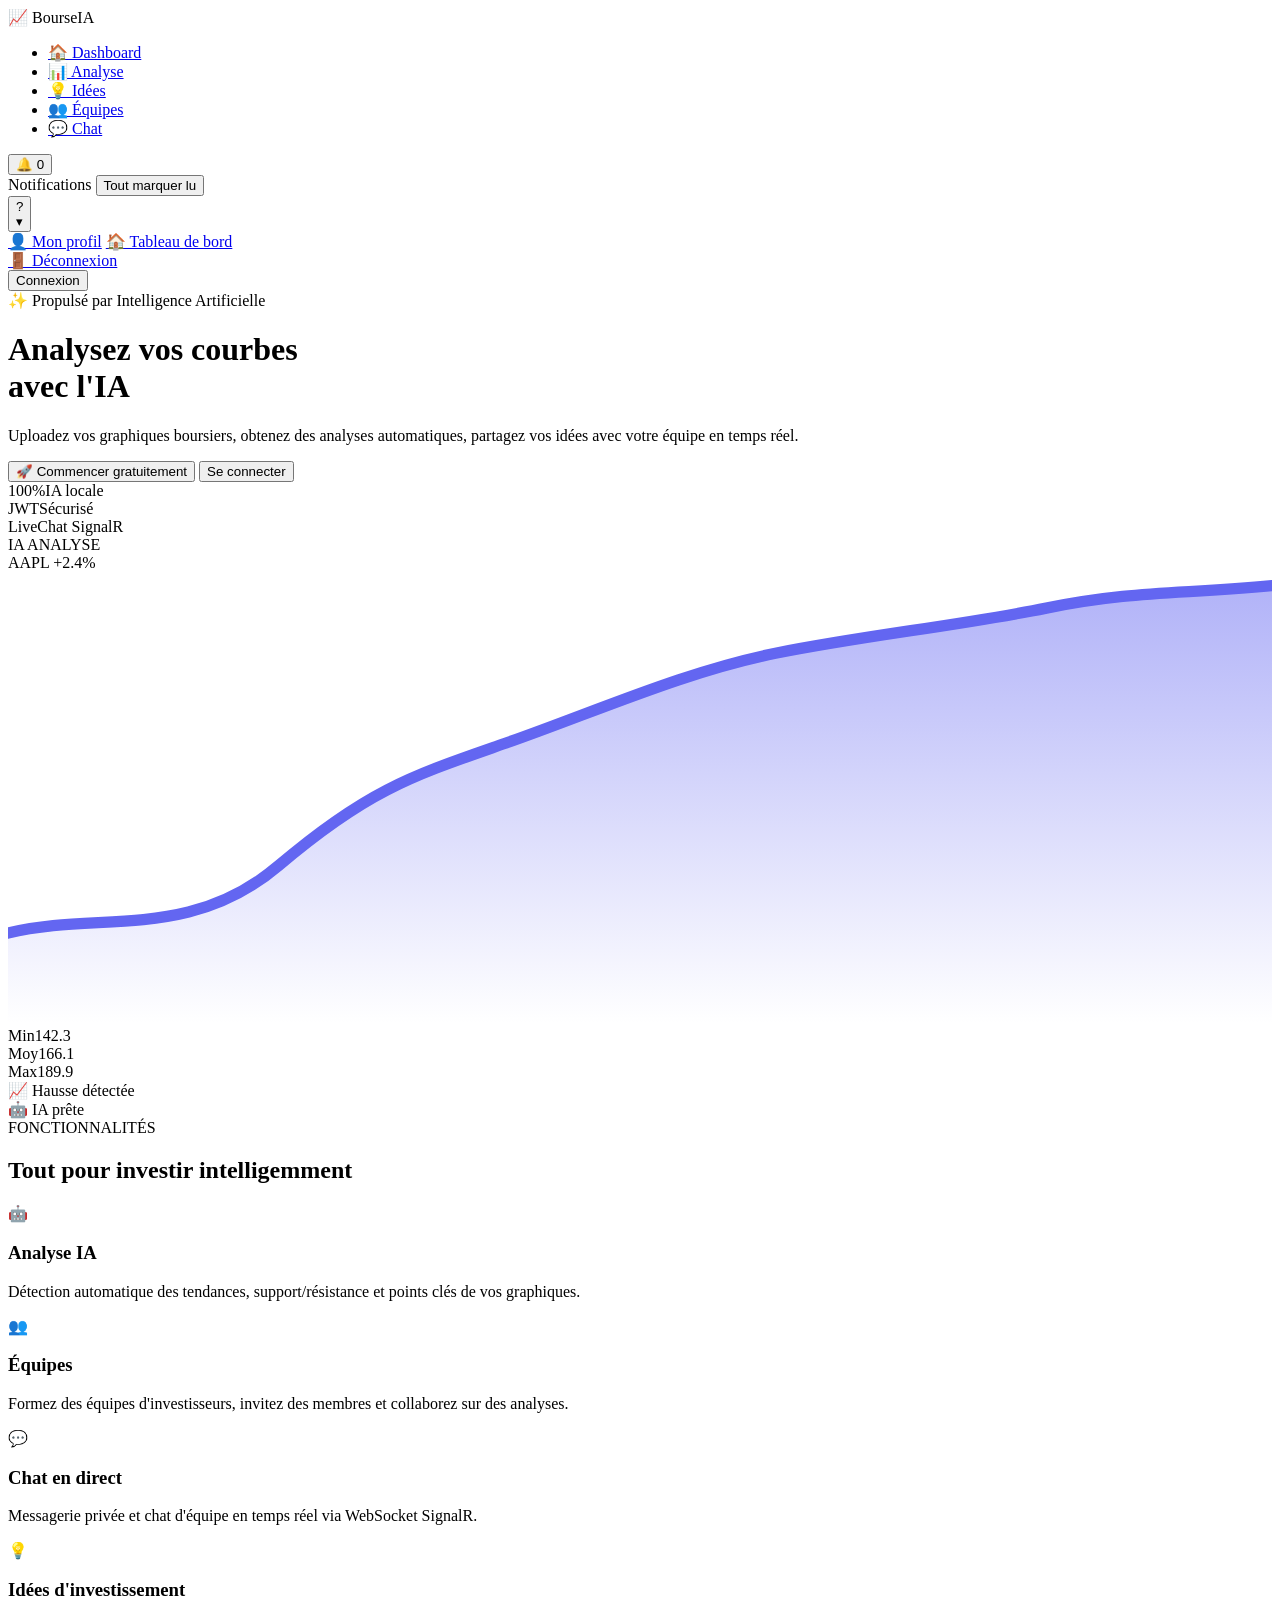
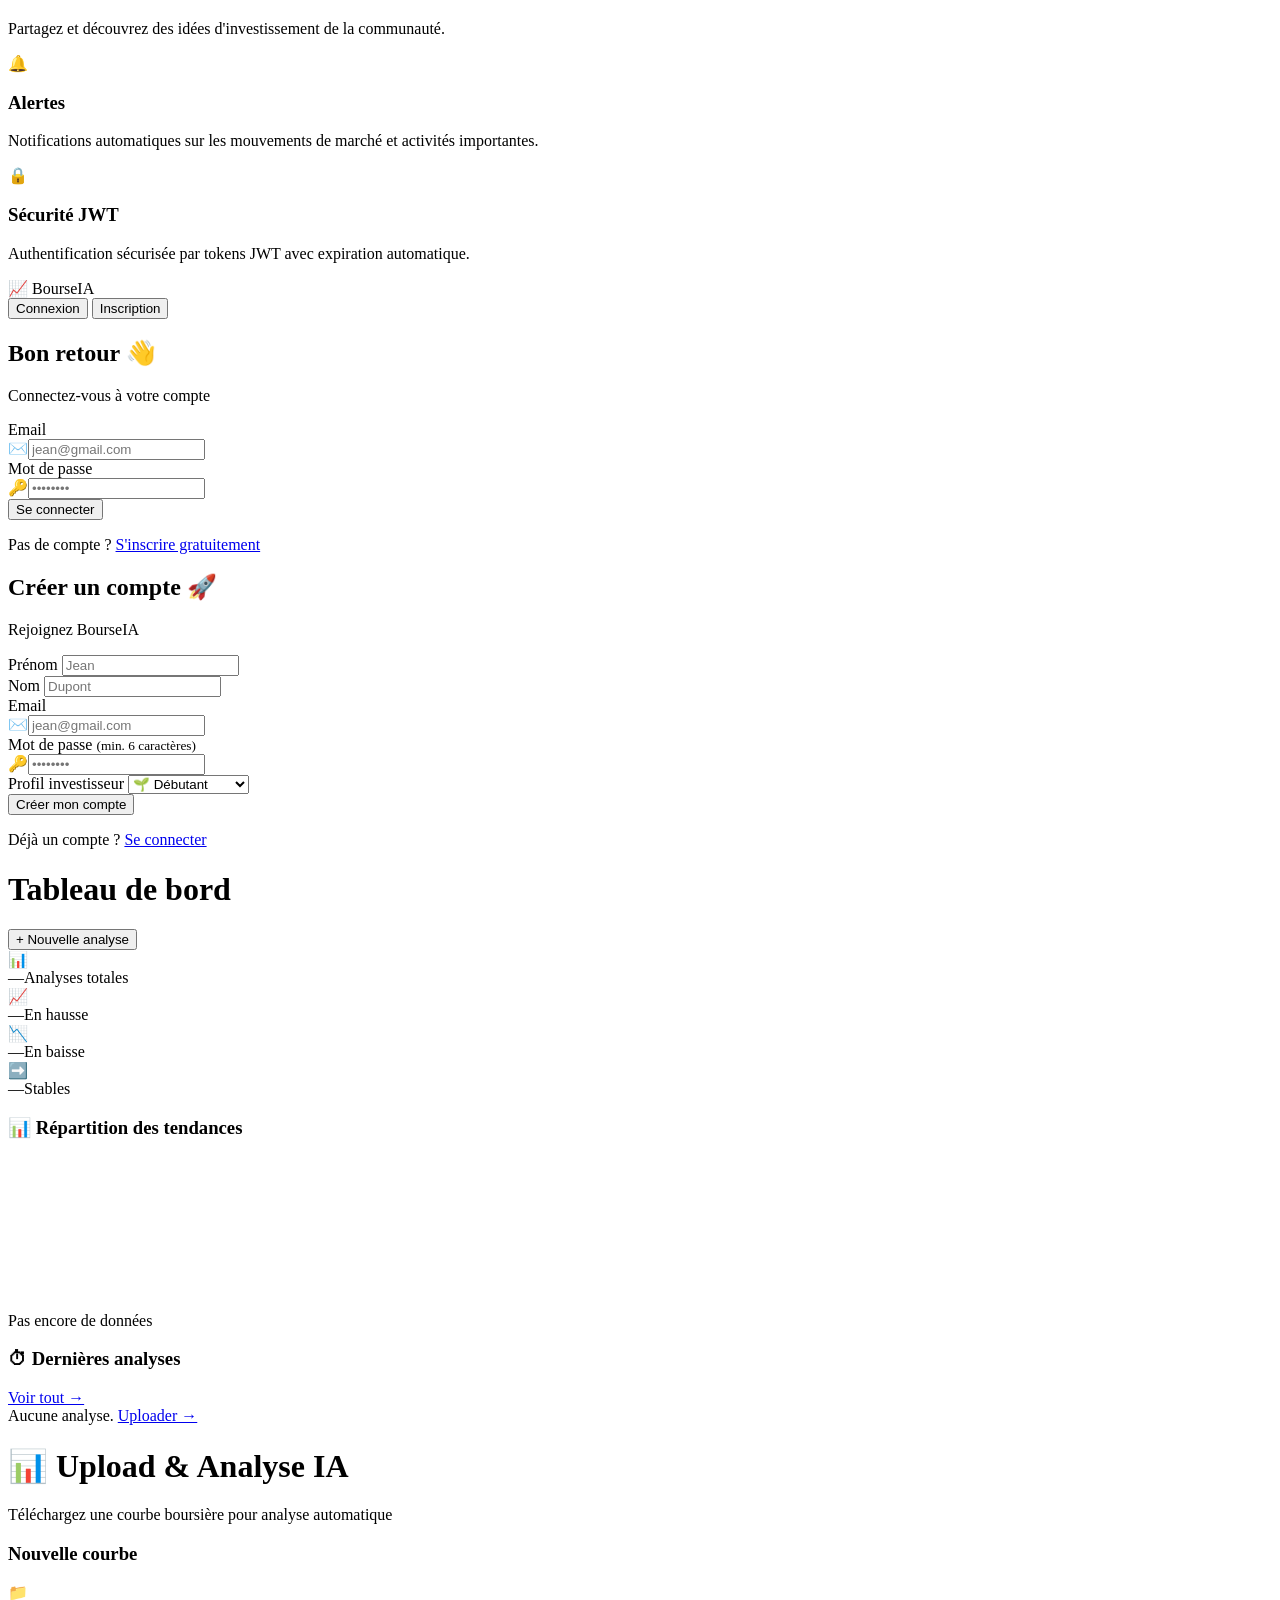
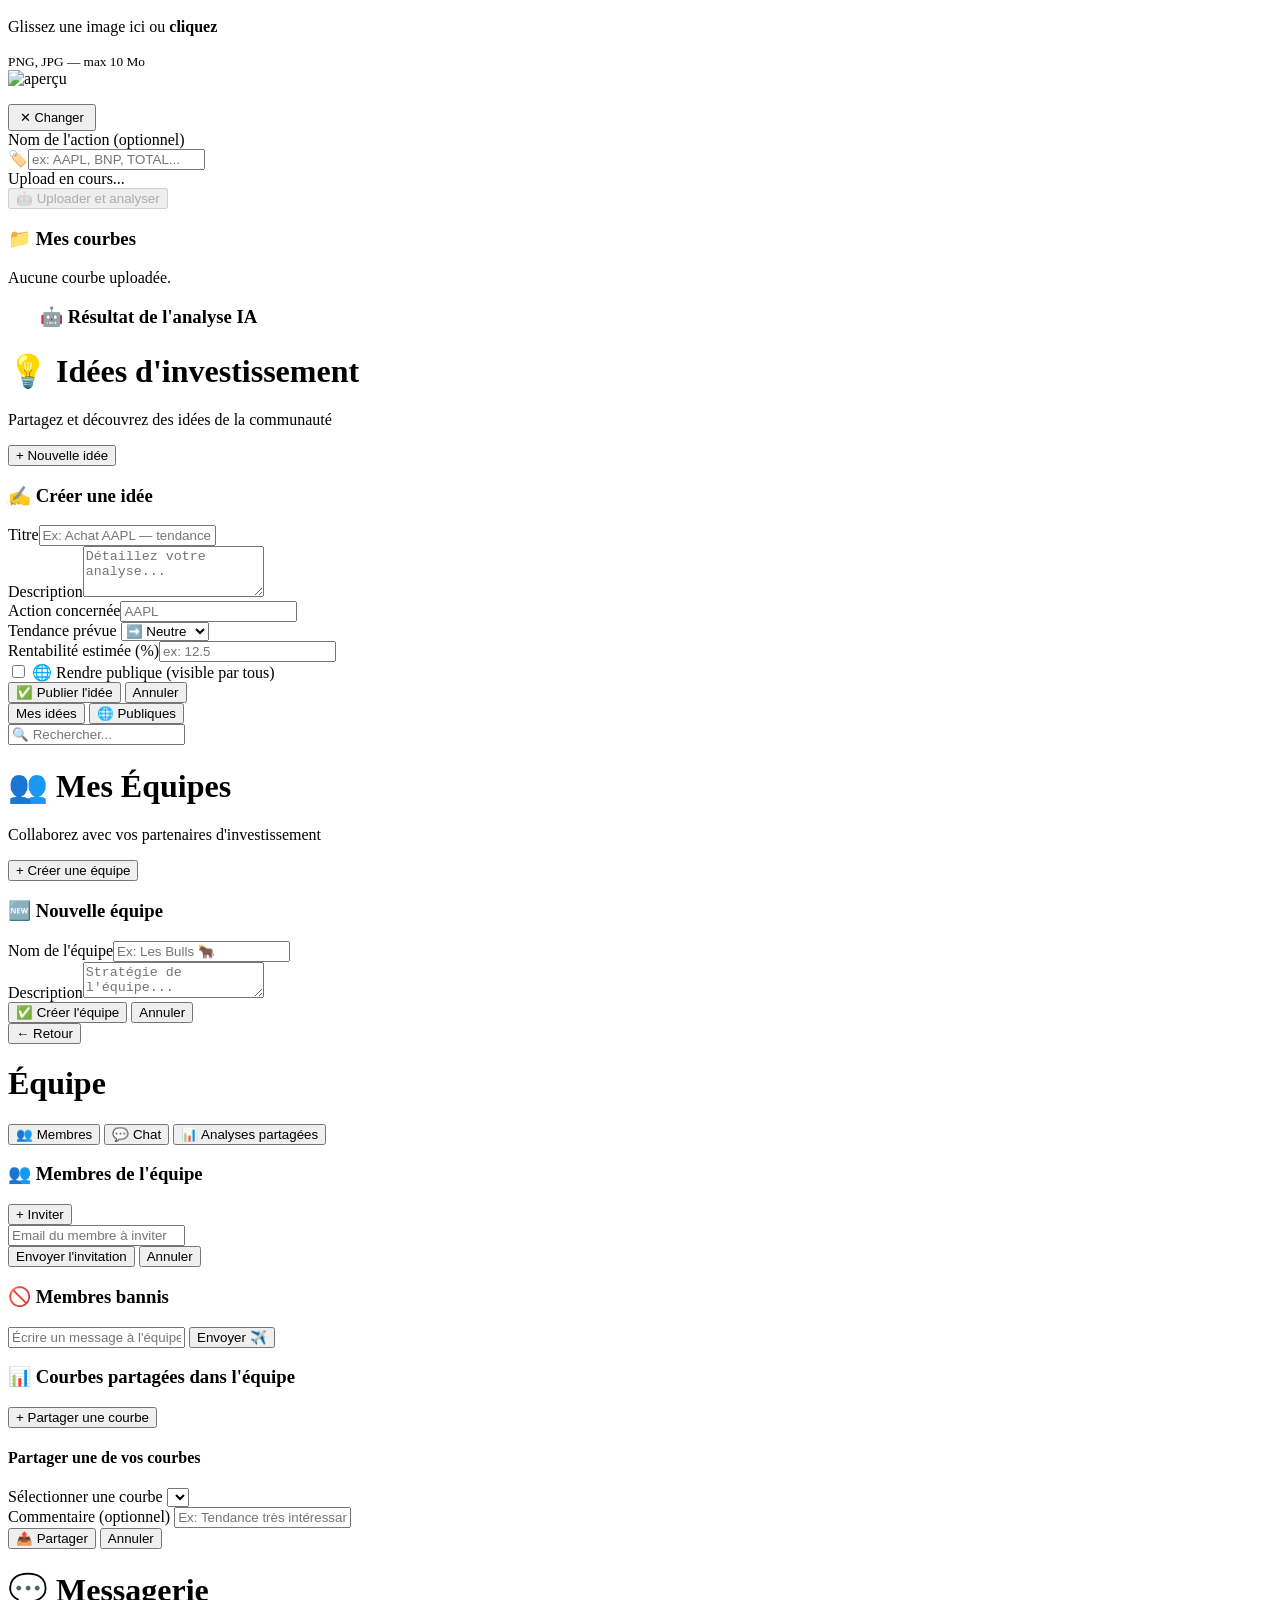
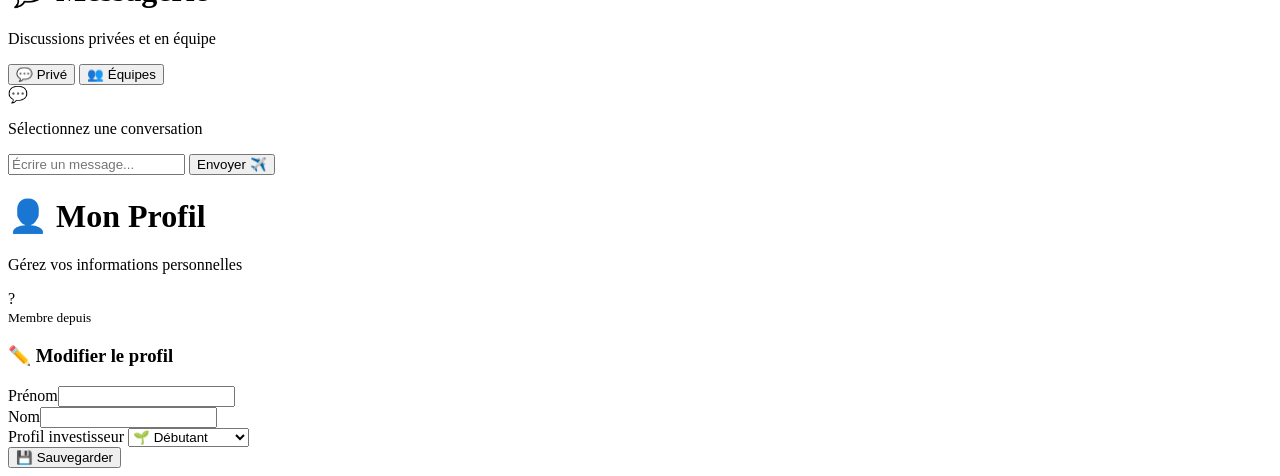
==== projet/BourseIA/wwwroot/index.html @ 121f043c "restore: reintegrate .NET project after submodule cleanup" ====
<!DOCTYPE html>
<html lang="fr">
<head>
  <meta charset="UTF-8"/>
  <meta name="viewport" content="width=device-width,initial-scale=1.0"/>
  <title>BourseIA</title>
  <link rel="stylesheet" href="/css/style.css"/>
  <script src="https://cdn.jsdelivr.net/npm/chart.js@4.4.0/dist/chart.umd.min.js"></script>
</head>
<body>

<!-- ═══ NAVBAR ═══════════════════════════════════════════════════════════════ -->
<nav id="navbar">
  <div class="nav-brand" onclick="goHome()">
    <span class="logo-icon">📈</span>
    <span class="logo-text">BourseIA</span>
  </div>

  <ul class="nav-links" id="navLinks">
    <li><a href="#" onclick="showPage('dashboard')" class="nav-item auth-only hidden">🏠 Dashboard</a></li>
    <li><a href="#" onclick="showPage('upload')" class="nav-item auth-only hidden">📊 Analyse</a></li>
    <li><a href="#" onclick="showPage('ideas')" class="nav-item auth-only hidden">💡 Idées</a></li>
    <li><a href="#" onclick="showPage('teams')" class="nav-item auth-only hidden">👥 Équipes</a></li>
    <li><a href="#" onclick="showPage('chat')" class="nav-item auth-only hidden">💬 Chat</a></li>
  </ul>

  <div class="nav-right">
    <!-- Cloche notifications -->
    <div class="notif-wrapper auth-only hidden" id="notifWrapper">
      <button class="icon-btn" onclick="toggleNotifPanel()" id="notifBtn">
        🔔 <span class="notif-badge hidden" id="notifBadge">0</span>
      </button>
      <div class="notif-panel hidden" id="notifPanel">
        <div class="notif-header">
          <span>Notifications</span>
          <button onclick="marquerToutesLues()" class="link-btn">Tout marquer lu</button>
        </div>
        <div id="notifList" class="notif-list"></div>
      </div>
    </div>

    <!-- Avatar utilisateur -->
    <div class="user-menu auth-only hidden" id="userMenu">
      <button class="avatar-btn" onclick="toggleUserMenu()">
        <div class="avatar" id="navAvatar">?</div>
        <span id="navUserName"></span>
        <span class="chevron">▾</span>
      </button>
      <div class="user-dropdown hidden" id="userDropdown">
        <a href="#" onclick="showPage('profile')" class="dropdown-item">👤 Mon profil</a>
        <a href="#" onclick="showPage('dashboard')" class="dropdown-item">🏠 Tableau de bord</a>
        <div class="dropdown-divider"></div>
        <a href="#" onclick="logout()" class="dropdown-item danger">🚪 Déconnexion</a>
      </div>
    </div>

    <button onclick="showPage('auth')" id="btnLogin" class="btn btn-primary">Connexion</button>
  </div>
</nav>

<!-- ═══ PAGE ACCUEIL ═════════════════════════════════════════════════════════ -->
<div id="page-home" class="page active">
  <div class="hero">
    <div class="hero-content">
      <div class="hero-badge">✨ Propulsé par Intelligence Artificielle</div>
      <h1>Analysez vos courbes<br/><span class="gradient-text">avec l'IA</span></h1>
      <p class="hero-sub">Uploadez vos graphiques boursiers, obtenez des analyses automatiques, partagez vos idées avec votre équipe en temps réel.</p>
      <div class="hero-actions">
        <button onclick="showPage('auth')" class="btn btn-primary btn-lg">🚀 Commencer gratuitement</button>
        <button onclick="switchAuthTab('login'); showPage('auth')" class="btn btn-glass btn-lg">Se connecter</button>
      </div>
      <div class="hero-stats">
        <div class="hero-stat"><span class="hero-stat-num">100%</span><span class="hero-stat-label">IA locale</span></div>
        <div class="hero-stat-div"></div>
        <div class="hero-stat"><span class="hero-stat-num">JWT</span><span class="hero-stat-label">Sécurisé</span></div>
        <div class="hero-stat-div"></div>
        <div class="hero-stat"><span class="hero-stat-num">Live</span><span class="hero-stat-label">Chat SignalR</span></div>
      </div>
    </div>
    <div class="hero-visual">
      <div class="floating-card card-main">
        <div class="card-chip">IA ANALYSE</div>
        <div class="card-ticker">AAPL <span class="tick-up">+2.4%</span></div>
        <svg viewBox="0 0 280 100" class="hero-chart">
          <defs>
            <linearGradient id="hg" x1="0" y1="0" x2="0" y2="1">
              <stop offset="0%" stop-color="#6366f1" stop-opacity="0.5"/>
              <stop offset="100%" stop-color="#6366f1" stop-opacity="0"/>
            </linearGradient>
          </defs>
          <path d="M0,80 C20,75 40,82 60,65 S90,45 110,38 S150,22 170,18 S210,12 230,8 S260,5 280,3 L280,100 L0,100Z" fill="url(#hg)"/>
          <path d="M0,80 C20,75 40,82 60,65 S90,45 110,38 S150,22 170,18 S210,12 230,8 S260,5 280,3" fill="none" stroke="#6366f1" stroke-width="2.5" stroke-linecap="round"/>
        </svg>
        <div class="card-stats">
          <div><span class="cs-l">Min</span><span class="cs-v">142.3</span></div>
          <div><span class="cs-l">Moy</span><span class="cs-v">166.1</span></div>
          <div><span class="cs-l">Max</span><span class="cs-v">189.9</span></div>
        </div>
      </div>
      <div class="floating-card card-mini card-mini-1">
        <span>📈</span> Hausse détectée
      </div>
      <div class="floating-card card-mini card-mini-2">
        <span>🤖</span> IA prête
      </div>
    </div>
  </div>

  <div class="features-section">
    <div class="section-label">FONCTIONNALITÉS</div>
    <h2 class="section-title">Tout pour investir intelligemment</h2>
    <div class="features-grid">
      <div class="feature-card">
        <div class="feature-icon-wrap"><span>🤖</span></div>
        <h3>Analyse IA</h3>
        <p>Détection automatique des tendances, support/résistance et points clés de vos graphiques.</p>
      </div>
      <div class="feature-card">
        <div class="feature-icon-wrap"><span>👥</span></div>
        <h3>Équipes</h3>
        <p>Formez des équipes d'investisseurs, invitez des membres et collaborez sur des analyses.</p>
      </div>
      <div class="feature-card">
        <div class="feature-icon-wrap"><span>💬</span></div>
        <h3>Chat en direct</h3>
        <p>Messagerie privée et chat d'équipe en temps réel via WebSocket SignalR.</p>
      </div>
      <div class="feature-card">
        <div class="feature-icon-wrap"><span>💡</span></div>
        <h3>Idées d'investissement</h3>
        <p>Partagez et découvrez des idées d'investissement de la communauté.</p>
      </div>
      <div class="feature-card">
        <div class="feature-icon-wrap"><span>🔔</span></div>
        <h3>Alertes</h3>
        <p>Notifications automatiques sur les mouvements de marché et activités importantes.</p>
      </div>
      <div class="feature-card">
        <div class="feature-icon-wrap"><span>🔒</span></div>
        <h3>Sécurité JWT</h3>
        <p>Authentification sécurisée par tokens JWT avec expiration automatique.</p>
      </div>
    </div>
  </div>
</div>

<!-- ═══ PAGE AUTH ════════════════════════════════════════════════════════════ -->
<div id="page-auth" class="page">
  <div class="auth-container">
    <div class="auth-card">
      <div class="auth-logo">📈 BourseIA</div>
      <div class="auth-tabs">
        <button class="auth-tab active" onclick="switchAuthTab('login')" id="tab-login">Connexion</button>
        <button class="auth-tab" onclick="switchAuthTab('register')" id="tab-register">Inscription</button>
      </div>

      <div id="form-login">
        <h2>Bon retour 👋</h2>
        <p class="form-sub">Connectez-vous à votre compte</p>
        <div id="loginError" class="alert alert-error hidden"></div>
        <div class="form-group">
          <label>Email</label>
          <div class="input-wrap"><span class="input-icon">✉️</span><input type="email" id="loginEmail" placeholder="jean@gmail.com"/></div>
        </div>
        <div class="form-group">
          <label>Mot de passe</label>
          <div class="input-wrap"><span class="input-icon">🔑</span><input type="password" id="loginPassword" placeholder="••••••••" onkeydown="if(event.key==='Enter')login()"/></div>
        </div>
        <button class="btn btn-primary btn-full" onclick="login()" id="loginBtn">
          <span id="loginSpinner" class="spinner hidden"></span> Se connecter
        </button>
        <p class="auth-switch">Pas de compte ? <a href="#" onclick="switchAuthTab('register')">S'inscrire gratuitement</a></p>
      </div>

      <div id="form-register" class="hidden">
        <h2>Créer un compte 🚀</h2>
        <p class="form-sub">Rejoignez BourseIA</p>
        <div id="registerError" class="alert alert-error hidden"></div>
        <div class="form-row">
          <div class="form-group">
            <label>Prénom</label>
            <input type="text" id="regPrenom" placeholder="Jean"/>
          </div>
          <div class="form-group">
            <label>Nom</label>
            <input type="text" id="regNom" placeholder="Dupont"/>
          </div>
        </div>
        <div class="form-group">
          <label>Email</label>
          <div class="input-wrap"><span class="input-icon">✉️</span><input type="email" id="regEmail" placeholder="jean@gmail.com"/></div>
        </div>
        <div class="form-group">
          <label>Mot de passe <small>(min. 6 caractères)</small></label>
          <div class="input-wrap"><span class="input-icon">🔑</span><input type="password" id="regPassword" placeholder="••••••••"/></div>
        </div>
        <div class="form-group">
          <label>Profil investisseur</label>
          <select id="regProfil">
            <option value="Débutant">🌱 Débutant</option>
            <option value="Intermédiaire">📈 Intermédiaire</option>
            <option value="Expérimenté">🎯 Expérimenté</option>
            <option value="Expert">🏆 Expert</option>
          </select>
        </div>
        <button class="btn btn-primary btn-full" onclick="register()" id="registerBtn">
          <span id="registerSpinner" class="spinner hidden"></span> Créer mon compte
        </button>
        <p class="auth-switch">Déjà un compte ? <a href="#" onclick="switchAuthTab('login')">Se connecter</a></p>
      </div>
    </div>
  </div>
</div>

<!-- ═══ PAGE DASHBOARD ═══════════════════════════════════════════════════════ -->
<div id="page-dashboard" class="page">
  <div class="page-header">
    <div>
      <h1 id="dashTitle">Tableau de bord</h1>
      <p id="dashWelcome" class="page-sub"></p>
    </div>
    <button onclick="showPage('upload')" class="btn btn-primary">+ Nouvelle analyse</button>
  </div>

  <div class="stats-grid">
    <div class="stat-card stat-total"><div class="stat-icon">📊</div><div><span class="stat-number" id="statTotal">—</span><span class="stat-desc">Analyses totales</span></div></div>
    <div class="stat-card stat-up"><div class="stat-icon">📈</div><div><span class="stat-number" id="statHausse">—</span><span class="stat-desc">En hausse</span></div></div>
    <div class="stat-card stat-down"><div class="stat-icon">📉</div><div><span class="stat-number" id="statBaisse">—</span><span class="stat-desc">En baisse</span></div></div>
    <div class="stat-card stat-stable"><div class="stat-icon">➡️</div><div><span class="stat-number" id="statStable">—</span><span class="stat-desc">Stables</span></div></div>
  </div>

  <div class="dash-grid">
    <div class="section-card">
      <div class="card-header-row">
        <h3>📊 Répartition des tendances</h3>
      </div>
      <div class="chart-container">
        <canvas id="tendanceChart"></canvas>
        <div id="chartEmpty" class="chart-empty hidden">Pas encore de données</div>
      </div>
    </div>
    <div class="section-card">
      <div class="card-header-row">
        <h3>⏱ Dernières analyses</h3>
        <a href="#" onclick="showPage('upload')" class="link-btn">Voir tout →</a>
      </div>
      <div id="lastAnalyses" class="analyses-list">
        <div class="empty-state">Aucune analyse. <a href="#" onclick="showPage('upload')">Uploader →</a></div>
      </div>
    </div>
  </div>

  <!-- Invitations en attente -->
  <div class="section-card" id="invitationsCard" style="display:none">
    <div class="card-header-row">
      <h3>📬 Invitations en attente</h3>
      <span id="invitCount" class="badge badge-admin"></span>
    </div>
    <div id="invitationsList"></div>
  </div>
</div>

<!-- ═══ PAGE UPLOAD / ANALYSE ════════════════════════════════════════════════ -->
<div id="page-upload" class="page">
  <div class="page-header">
    <div><h1>📊 Upload & Analyse IA</h1><p class="page-sub">Téléchargez une courbe boursière pour analyse automatique</p></div>
  </div>
  <div class="upload-layout">
    <div class="section-card upload-box">
      <h3>Nouvelle courbe</h3>
      <div class="dropzone" id="dropzone" onclick="document.getElementById('fileInput').click()">
        <div id="dropzoneContent">
          <div class="dz-icon">📁</div>
          <p>Glissez une image ici ou <strong>cliquez</strong></p>
          <small>PNG, JPG — max 10 Mo</small>
        </div>
        <div id="previewWrap" class="hidden">
          <img id="previewImg" src="" alt="aperçu" class="preview-img"/>
          <p id="fileName" class="file-name"></p>
          <button class="btn btn-outline" style="font-size:0.8rem;padding:4px 10px" onclick="event.stopPropagation();resetFile()">✕ Changer</button>
        </div>
        <input type="file" id="fileInput" accept=".png,.jpg,.jpeg" style="display:none" onchange="handleFile(this)"/>
      </div>
      <div class="form-group">
        <label>Nom de l'action (optionnel)</label>
        <div class="input-wrap"><span class="input-icon">🏷️</span><input type="text" id="typeAction" placeholder="ex: AAPL, BNP, TOTAL..."/></div>
      </div>
      <div id="uploadProgress" class="progress-wrap hidden">
        <div class="progress-bar"><div class="progress-fill" id="progressFill"></div></div>
        <span id="progressLabel">Upload en cours...</span>
      </div>
      <div id="uploadError" class="alert alert-error hidden"></div>
      <div id="uploadSuccess" class="alert alert-success hidden"></div>
      <button class="btn btn-primary btn-full" onclick="uploadCourbe()" id="btnUpload" disabled>
        <span id="uploadSpinner" class="spinner hidden"></span> 🤖 Uploader et analyser
      </button>
    </div>

    <div class="section-card courbes-box">
      <div class="card-header-row">
        <h3>📁 Mes courbes</h3>
        <span id="courbesCount" class="badge badge-stable"></span>
      </div>
      <div id="courbesList"><div class="empty-state">Aucune courbe uploadée.</div></div>
    </div>
  </div>

  <div id="analyseResult" class="section-card hidden" style="margin:0 2rem 1.5rem">
    <div class="card-header-row">
      <h3>🤖 Résultat de l'analyse IA</h3>
      <span id="analyseStatut" class="badge"></span>
    </div>
    <div class="analyse-content" id="analyseContent"></div>
  </div>
</div>

<!-- ═══ PAGE IDÉES ════════════════════════════════════════════════════════════ -->
<div id="page-ideas" class="page">
  <div class="page-header">
    <div><h1>💡 Idées d'investissement</h1><p class="page-sub">Partagez et découvrez des idées de la communauté</p></div>
    <button onclick="toggleSection('createIdeaForm')" class="btn btn-primary">+ Nouvelle idée</button>
  </div>

  <div id="createIdeaForm" class="section-card collapsible hidden">
    <h3>✍️ Créer une idée</h3>
    <div class="form-group"><label>Titre</label><input type="text" id="ideaTitre" placeholder="Ex: Achat AAPL — tendance haussière"/></div>
    <div class="form-group"><label>Description</label><textarea id="ideaDesc" rows="3" placeholder="Détaillez votre analyse..."></textarea></div>
    <div class="form-row">
      <div class="form-group"><label>Action concernée</label><input type="text" id="ideaAction" placeholder="AAPL"/></div>
      <div class="form-group"><label>Tendance prévue</label>
        <select id="ideaTendance">
          <option value="Hausse">📈 Hausse</option>
          <option value="Baisse">📉 Baisse</option>
          <option value="Neutre" selected>➡️ Neutre</option>
        </select>
      </div>
      <div class="form-group"><label>Rentabilité estimée (%)</label><input type="number" id="ideaRentabilite" placeholder="ex: 12.5"/></div>
    </div>
    <div class="form-group checkbox-group">
      <label><input type="checkbox" id="ideaPublique"/> 🌐 Rendre publique (visible par tous)</label>
    </div>
    <div id="ideaError" class="alert alert-error hidden"></div>
    <div class="btn-row">
      <button class="btn btn-primary" onclick="createIdea()">✅ Publier l'idée</button>
      <button class="btn btn-outline" onclick="toggleSection('createIdeaForm')">Annuler</button>
    </div>
  </div>

  <div class="ideas-filter">
    <div class="filter-tabs">
      <button class="filter-tab active" onclick="filterIdeas('mes', this)">Mes idées</button>
      <button class="filter-tab" onclick="filterIdeas('publiques', this)">🌐 Publiques</button>
    </div>
    <div class="filter-search">
      <input type="text" id="ideaSearch" placeholder="🔍 Rechercher..." oninput="filterIdeaSearch()"/>
    </div>
  </div>

  <div id="ideasList" class="ideas-grid"></div>
</div>

<!-- ═══ PAGE ÉQUIPES ══════════════════════════════════════════════════════════ -->
<div id="page-teams" class="page">
  <div class="page-header">
    <div><h1>👥 Mes Équipes</h1><p class="page-sub">Collaborez avec vos partenaires d'investissement</p></div>
    <button onclick="toggleSection('createTeamForm')" class="btn btn-primary">+ Créer une équipe</button>
  </div>

  <div id="createTeamForm" class="section-card collapsible hidden">
    <h3>🆕 Nouvelle équipe</h3>
    <div class="form-group"><label>Nom de l'équipe</label><input type="text" id="teamNom" placeholder="Ex: Les Bulls 🐂"/></div>
    <div class="form-group"><label>Description</label><textarea id="teamDesc" rows="2" placeholder="Stratégie de l'équipe..."></textarea></div>
    <div id="teamError" class="alert alert-error hidden"></div>
    <div class="btn-row">
      <button class="btn btn-primary" onclick="createTeam()">✅ Créer l'équipe</button>
      <button class="btn btn-outline" onclick="toggleSection('createTeamForm')">Annuler</button>
    </div>
  </div>

  <div id="teamsList" class="teams-grid"></div>
</div>

<!-- ═══ PAGE DÉTAIL ÉQUIPE ════════════════════════════════════════════════════ -->
<div id="page-team-detail" class="page">
  <div class="page-header">
    <div>
      <button onclick="showPage('teams')" class="btn btn-outline btn-sm back-btn">← Retour</button>
      <h1 id="tdNom">Équipe</h1>
      <p class="page-sub" id="tdDesc"></p>
    </div>
    <div class="team-detail-meta">
      <span class="badge badge-admin" id="tdMonRole"></span>
      <span id="tdNbMembres" class="badge badge-info"></span>
    </div>
  </div>

  <!-- Onglets -->
  <div class="td-tabs">
    <button class="td-tab active" onclick="switchTeamTab('membres', this)">👥 Membres</button>
    <button class="td-tab" onclick="switchTeamTab('chat', this)">💬 Chat</button>
    <button class="td-tab" onclick="switchTeamTab('analyses', this)">📊 Analyses partagées</button>
  </div>

  <!-- ── Onglet Membres ────────────────────────────────────────── -->
  <div id="td-tab-membres" class="td-tab-content active">
    <div class="section-card">
      <div class="section-header">
        <h3>👥 Membres de l'équipe</h3>
        <button id="tdInviteBtn" onclick="toggleSection('tdInviteForm')" class="btn btn-primary btn-sm admin-only hidden">+ Inviter</button>
      </div>
      <div id="tdInviteForm" class="invite-inline collapsible hidden">
        <div class="form-row">
          <div class="form-group flex-1"><input type="text" id="tdInviteEmail" placeholder="Email du membre à inviter"/></div>
          <button class="btn btn-primary" onclick="tdInviterMembre()">Envoyer l'invitation</button>
          <button class="btn btn-outline" onclick="toggleSection('tdInviteForm')">Annuler</button>
        </div>
        <div id="tdInviteError" class="alert alert-error hidden"></div>
      </div>
      <div id="tdMembresList" class="membres-list"></div>
    </div>

    <div class="section-card admin-only hidden" id="tdBanSection">
      <h3>🚫 Membres bannis</h3>
      <div id="tdBannisList" class="membres-list"></div>
    </div>
  </div>

  <!-- ── Onglet Chat ───────────────────────────────────────────── -->
  <div id="td-tab-chat" class="td-tab-content hidden">
    <div class="team-chat-container">
      <div class="chat-messages" id="tdChatMessages"></div>
      <div class="chat-input-bar">
        <input type="text" id="tdChatInput" placeholder="Écrire un message à l'équipe..." onkeydown="if(event.key==='Enter')tdSendMessage()"/>
        <button class="btn btn-primary" onclick="tdSendMessage()">Envoyer ✈️</button>
      </div>
    </div>
  </div>

  <!-- ── Onglet Analyses ──────────────────────────────────────── -->
  <div id="td-tab-analyses" class="td-tab-content hidden">
    <div class="section-card">
      <div class="section-header">
        <h3>📊 Courbes partagées dans l'équipe</h3>
        <button onclick="toggleSection('tdShareForm')" class="btn btn-primary btn-sm">+ Partager une courbe</button>
      </div>
      <div id="tdShareForm" class="section-card collapsible hidden" style="margin:0 0 1rem 0">
        <h4>Partager une de vos courbes</h4>
        <div class="form-row">
          <div class="form-group flex-1">
            <label>Sélectionner une courbe</label>
            <select id="tdCourbeSelect"></select>
          </div>
          <div class="form-group flex-2">
            <label>Commentaire (optionnel)</label>
            <input type="text" id="tdShareComment" placeholder="Ex: Tendance très intéressante..."/>
          </div>
        </div>
        <div id="tdShareError" class="alert alert-error hidden"></div>
        <div class="btn-row">
          <button class="btn btn-primary" onclick="tdPartagerCourbe()">📤 Partager</button>
          <button class="btn btn-outline" onclick="toggleSection('tdShareForm')">Annuler</button>
        </div>
      </div>
      <div id="tdAnalysesList" class="td-analyses-list"></div>
    </div>
  </div>
</div>

<!-- ═══ PAGE CHAT ═════════════════════════════════════════════════════════════ -->
<div id="page-chat" class="page">
  <div class="page-header">
    <div><h1>💬 Messagerie</h1><p class="page-sub">Discussions privées et en équipe</p></div>
  </div>
  <div class="chat-layout">
    <div class="chat-sidebar">
      <div class="chat-sidebar-header">
        <div class="chat-tabs">
          <button class="chat-tab active" onclick="switchChatTab('private', this)">💬 Privé</button>
          <button class="chat-tab" onclick="switchChatTab('teams', this)">👥 Équipes</button>
        </div>
      </div>
      <div id="chatContactsList"></div>
    </div>
    <div class="chat-main">
      <div id="chatWelcome" class="chat-welcome">
        <span>💬</span>
        <p>Sélectionnez une conversation</p>
      </div>
      <div id="chatWindow" class="hidden">
        <div class="chat-header-bar" id="chatHeaderBar"></div>
        <div class="chat-messages" id="chatMessages"></div>
        <div class="chat-input-bar">
          <input type="text" id="chatInput" placeholder="Écrire un message..." onkeydown="if(event.key==='Enter')sendMessage()"/>
          <button class="btn btn-primary" onclick="sendMessage()">Envoyer ✈️</button>
        </div>
      </div>
    </div>
  </div>
</div>

<!-- ═══ PAGE PROFIL ═══════════════════════════════════════════════════════════ -->
<div id="page-profile" class="page">
  <div class="page-header">
    <div><h1>👤 Mon Profil</h1><p class="page-sub">Gérez vos informations personnelles</p></div>
  </div>
  <div class="profile-layout">
    <div class="section-card profile-card">
      <div class="profile-avatar-section">
        <div class="profile-avatar-big" id="profileAvatarBig">?</div>
        <div>
          <div class="profile-name" id="profileName"></div>
          <div class="profile-email" id="profileEmail"></div>
          <span class="badge badge-admin" id="profileBadge"></span>
        </div>
      </div>
      <div class="profile-stats">
        <div class="profile-stat"><span id="ps-date"></span><small>Membre depuis</small></div>
      </div>
    </div>

    <div class="section-card">
      <h3>✏️ Modifier le profil</h3>
      <div id="profileSuccess" class="alert alert-success hidden"></div>
      <div id="profileError" class="alert alert-error hidden"></div>
      <div class="form-row">
        <div class="form-group"><label>Prénom</label><input type="text" id="editPrenom"/></div>
        <div class="form-group"><label>Nom</label><input type="text" id="editNom"/></div>
      </div>
      <div class="form-group">
        <label>Profil investisseur</label>
        <select id="editProfil">
          <option value="Débutant">🌱 Débutant</option>
          <option value="Intermédiaire">📈 Intermédiaire</option>
          <option value="Expérimenté">🎯 Expérimenté</option>
          <option value="Expert">🏆 Expert</option>
        </select>
      </div>
      <button class="btn btn-primary" onclick="saveProfile()">💾 Sauvegarder</button>
    </div>

    <div class="section-card" id="pendingInvitsCard" style="display:none">
      <h3>📬 Invitations en attente</h3>
      <div id="pendingInvitsList"></div>
    </div>
  </div>
</div>

<script src="/js/api.js"></script>
<script src="/js/app.js"></script>
</body>
</html>
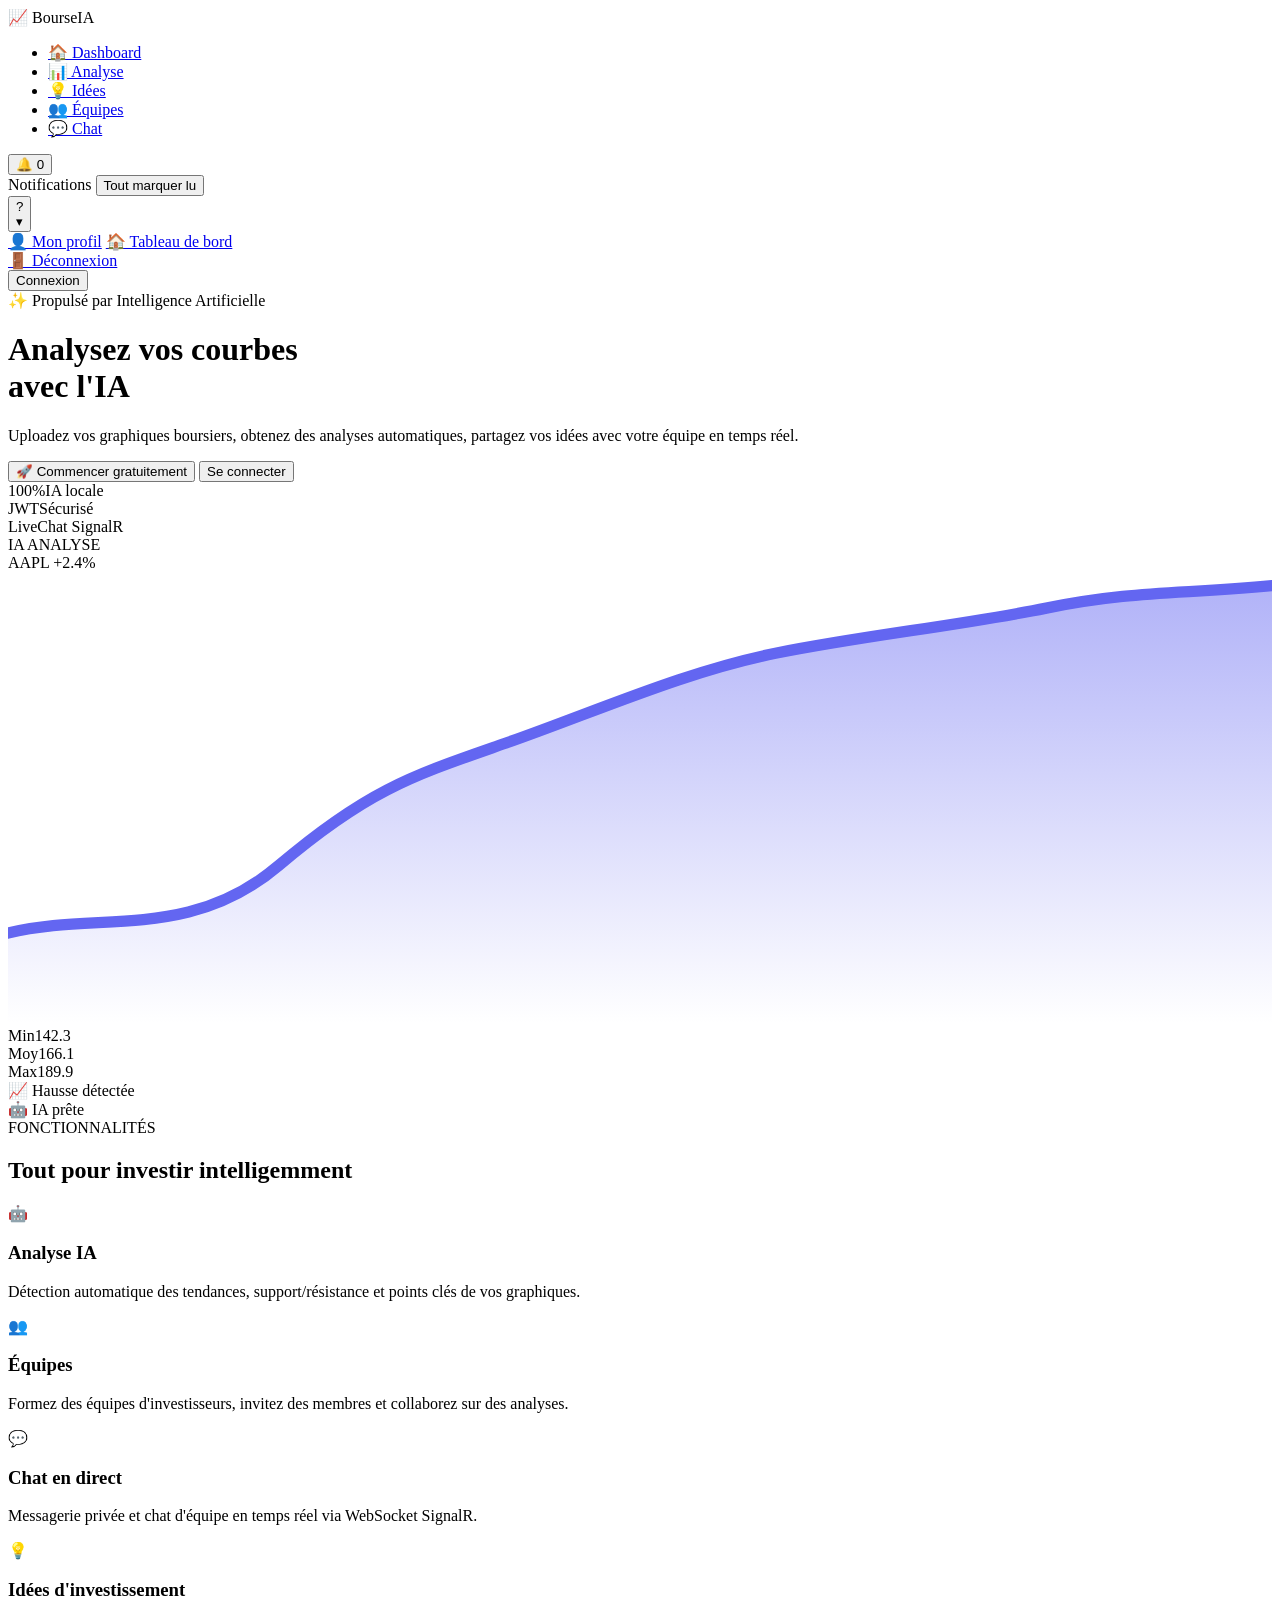
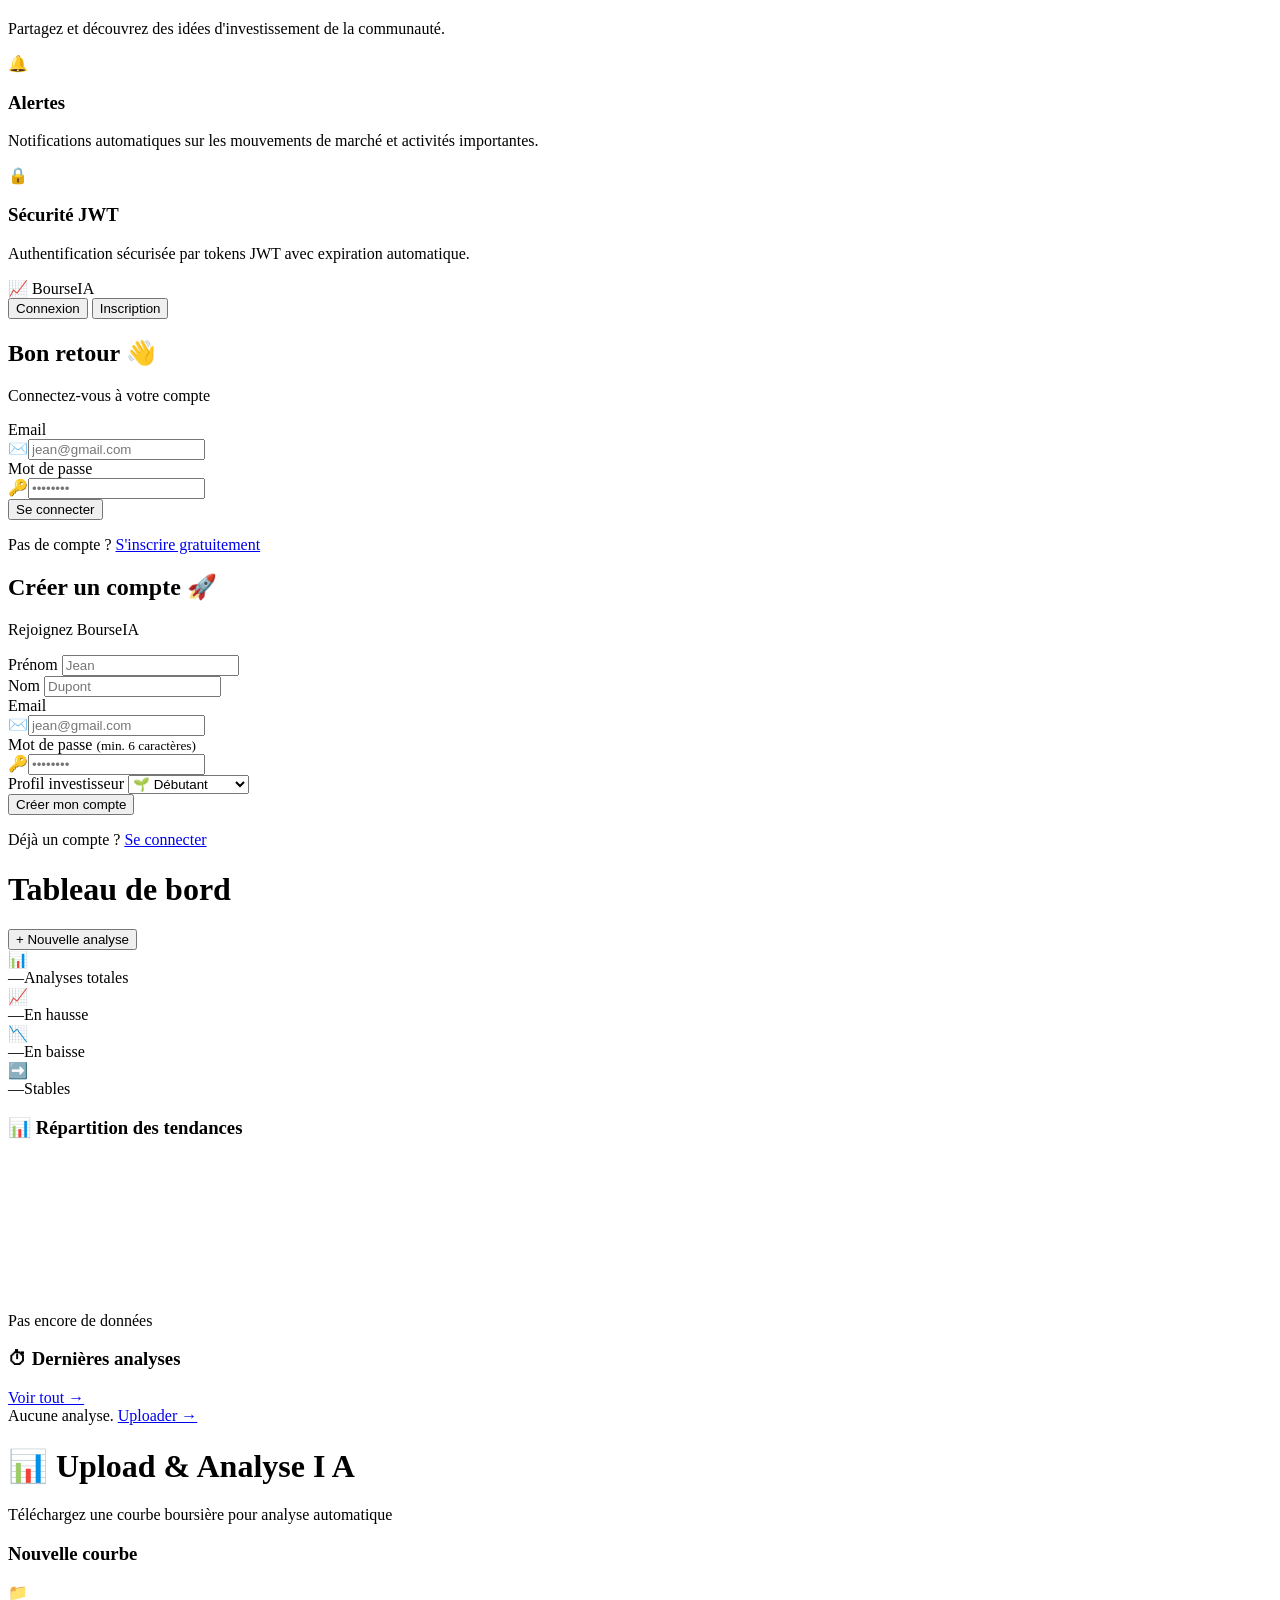
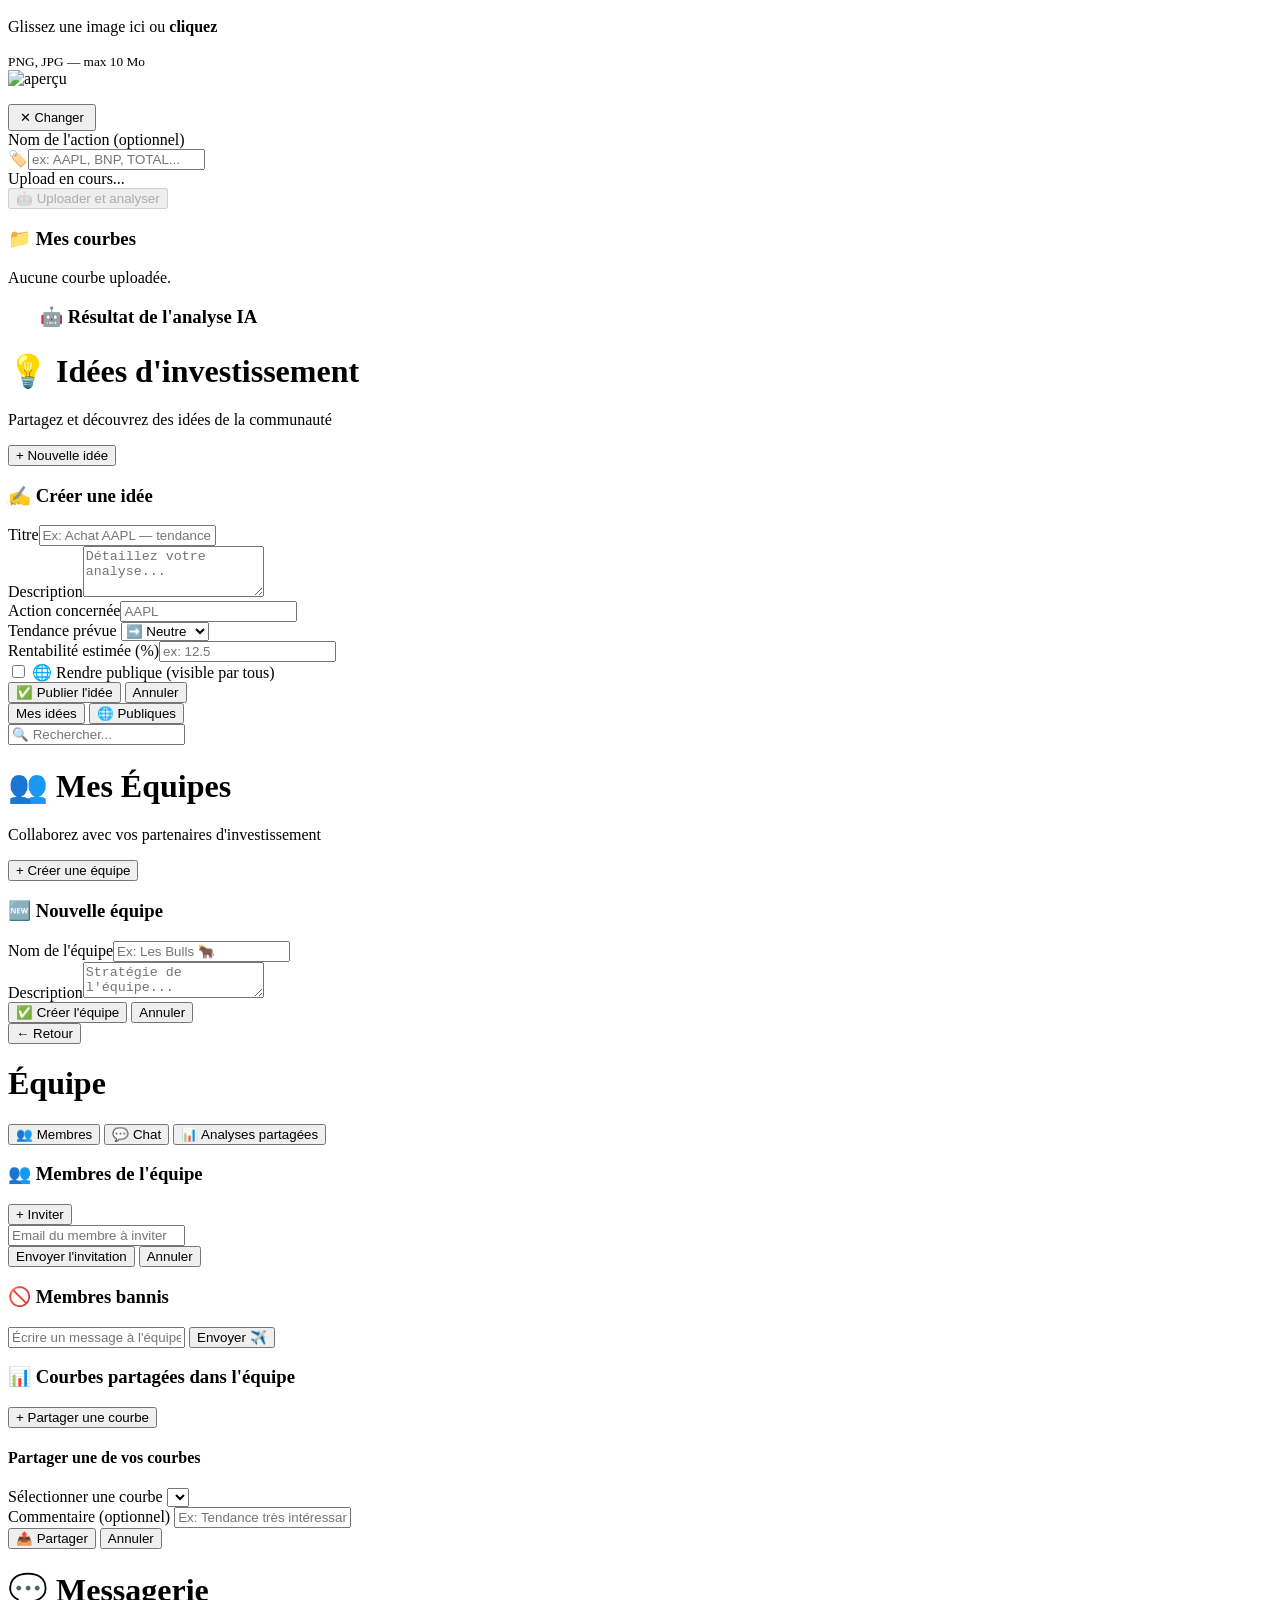
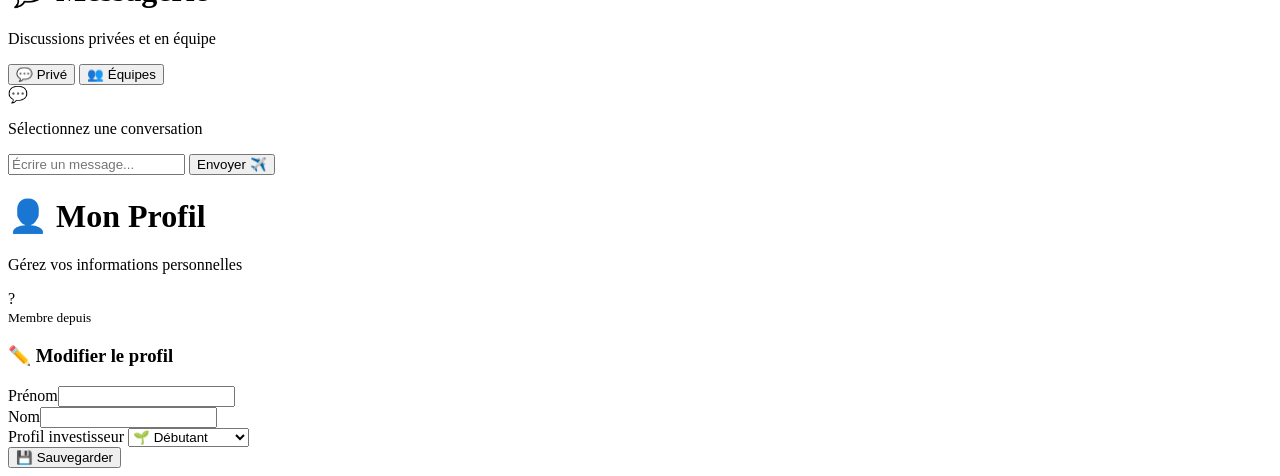
==== commit cb1e7ed7: "teste'" ====
--- a/projet/BourseIA/wwwroot/index.html
+++ b/projet/BourseIA/wwwroot/index.html
@@ -263,7 +263,7 @@
 <!-- ═══ PAGE UPLOAD / ANALYSE ════════════════════════════════════════════════ -->
 <div id="page-upload" class="page">
   <div class="page-header">
-    <div><h1>📊 Upload & Analyse IA</h1><p class="page-sub">Téléchargez une courbe boursière pour analyse automatique</p></div>
+    <div><h1>📊 Upload & Analyse I A</h1><p class="page-sub">Téléchargez une courbe boursière pour analyse automatique</p></div>
   </div>
   <div class="upload-layout">
     <div class="section-card upload-box">
